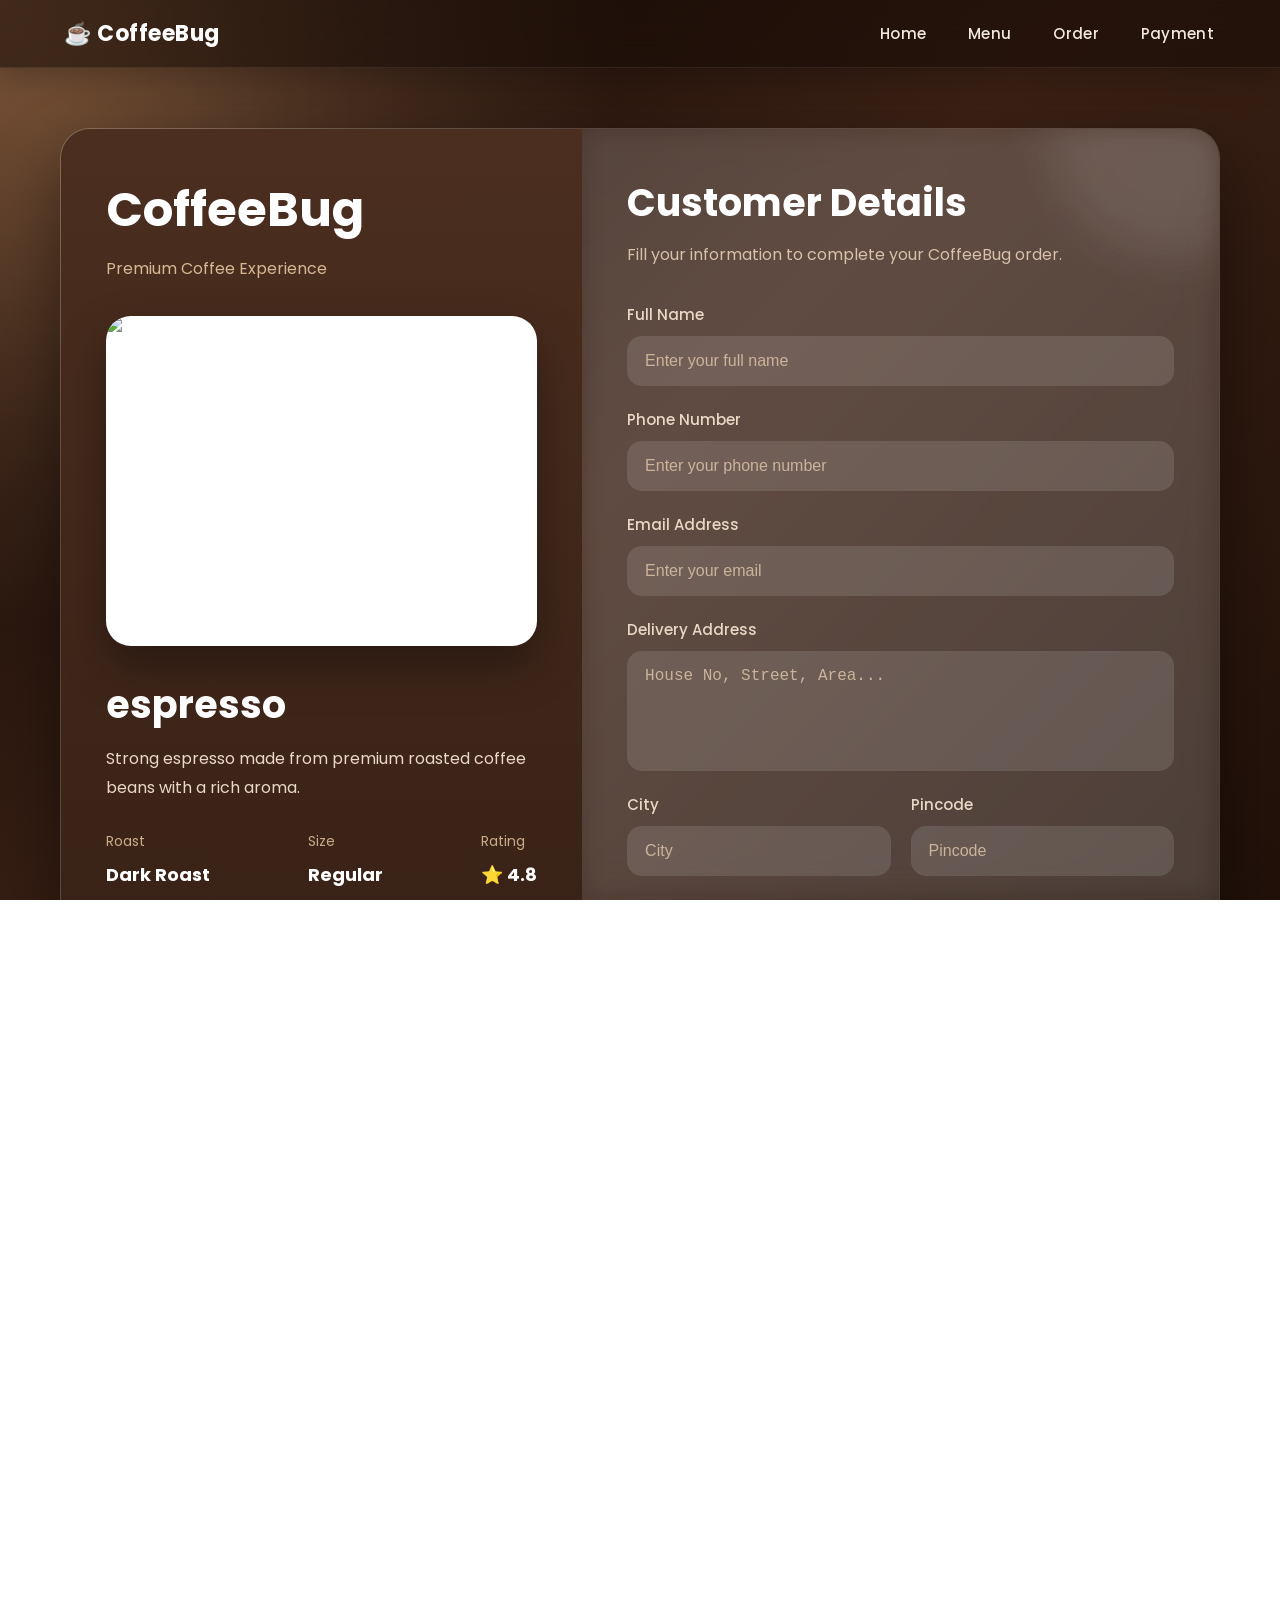
==== order.html @ 942ceca0 "Add files via upload" ====
<!DOCTYPE html>
<html lang="en">

<head>

    <meta charset="UTF-8">

    <meta name="viewport"
          content="width=device-width, initial-scale=1.0">

    <title>CoffeeBug | Checkout</title>

    <link rel="stylesheet" href="style.css">

    <link href="https://fonts.googleapis.com/css2?family=Poppins:wght@300;400;500;600;700&display=swap"
          rel="stylesheet">

</head>

<body>
<header class="site-nav">
    <div class="nav-inner">
        <a href="index.html" class="nav-logo">☕ CoffeeBug</a>

        <nav class="nav-links" id="navLinks">
            <a href="index.html" data-page="index.html">Home</a>
            <a href="menu.html" data-page="menu.html">Menu</a>
            <a href="order.html" data-page="order.html">Order</a>
            <a href="payment.html" data-page="payment.html">Payment</a>
        </nav>

        <button class="nav-toggle" id="navToggle" aria-label="Toggle menu">☰</button>
    </div>
</header>
<!-- ===========================
        ORDER PAGE
=========================== -->

<section class="order-page">


    <!-- Background Decoration -->

    <div class="bg-circle bg1"></div>

    <div class="bg-circle bg2"></div>


    <!-- Main Card -->

    <div class="order-card">


        <!-- LEFT SIDE -->

        <div class="product-section">

            <h1 class="heading">

                CoffeeBug

            </h1>

            <p class="tagline">

                Premium Coffee Experience

            </p>


            <!-- Product Image -->

            <div class="product-image">

                <img id="coffeeImage"
                     src="images/espresso.jpg"
                     alt="Coffee">

            </div>


            <!-- Product Name -->

            <h2 id="coffeeName">

                Espresso

            </h2>


            <!-- Description -->

            <p id="coffeeDescription">

                Strong espresso with rich aroma and
                premium roasted coffee beans.

            </p>


            <!-- Information -->

            <div class="product-info">

                <div>

                    <span>Roast</span>

                    <h4 id="coffeeRoast">

                        Dark Roast

                    </h4>

                </div>


                <div>

                    <span>Size</span>

                    <h4 id="coffeeSize">

                        Regular

                    </h4>

                </div>


                <div>

                    <span>Rating</span>

                    <h4 id="coffeeRating">

                        ⭐ 4.8

                    </h4>

                </div>

            </div>


            <!-- Price -->

            <div class="price-box">

                ₹

                <span id="coffeePrice">

                    299

                </span>

            </div>


            <!-- Quantity -->
            <div class="quantity-box">
                 <button type="button" id="minusBtn">−</button>

                    <span id="quantity">1</span>

                <button type="button" id="plusBtn">+</button>
            </div>

            <!-- Total -->

            <div class="total-price">

                Total :

                ₹

                <span id="totalPrice">

                    299

                </span>

            </div>

        </div>



        <!-- RIGHT SIDE -->

        <div class="customer-section">

            <h2>

                Customer Details

            </h2>

            <p>

                Fill your information to complete
                your CoffeeBug order.
            </p>

                        <!-- ==========================
                    Customer Form
            ========================== -->

            <form id="orderForm">

                <div class="input-box">

                    <label>Full Name</label>

                    <input type="text"
                           id="customerName"
                           placeholder="Enter your full name"
                           required>

                </div>



                <div class="input-box">

                    <label>Phone Number</label>

                    <input type="tel"
                           id="customerPhone"
                           placeholder="Enter your phone number"
                           required>

                </div>



                <div class="input-box">

                    <label>Email Address</label>

                    <input type="email"
                           id="customerEmail"
                           placeholder="Enter your email">

                </div>



                <div class="input-box">

                    <label>Delivery Address</label>

                    <textarea id="customerAddress"
                              rows="4"
                              placeholder="House No, Street, Area..."
                              required></textarea>

                </div>



                <div class="double-input">

                    <div class="input-box">

                        <label>City</label>

                        <input type="text"
                               id="customerCity"
                               placeholder="City">

                    </div>


                    <div class="input-box">

                        <label>Pincode</label>

                        <input type="text"
                               id="customerPincode"
                               placeholder="Pincode">

                    </div>

                </div>



                <div class="input-box">

                    <label>Special Instructions</label>

                    <textarea id="customerNote"
                              rows="3"
                              placeholder="Extra sugar, less ice, etc."></textarea>

                </div>



                <!-- Order Summary -->

                <div class="order-summary">

                    <h3>Order Summary</h3>

                    <div class="summary-row">

                        <span>Coffee</span>

                        <span id="summaryCoffee">
                            Espresso
                        </span>

                    </div>

                    <div class="summary-row">

                        <span>Quantity</span>

                        <span id="summaryQuantity">
                            1
                        </span>

                    </div>

                    <div class="summary-row">

                        <span>Total</span>

                        <span>

                            ₹

                            <span id="summaryTotal">
                                299
                            </span>

                        </span>

                    </div>

                </div>



                <!-- Place Order -->
                <button type="submit" class="place-order-btn">Place Order</button>



                <!-- Secure Payment -->

                <div class="payment-note">

                    🔒 Secure Checkout

                    <br>

                    Your order details are protected.

                </div>

            </form>

        </div>

    </div>

</section>


<script>
    /* ==========================================
        CoffeeBug Unified Navbar
========================================== */

const navToggle = document.getElementById("navToggle");
const navLinks = document.getElementById("navLinks");

/* Hamburger toggle */
navToggle.addEventListener("click", function () {
    navLinks.classList.toggle("active");
    navToggle.classList.toggle("open");
});

/* Close menu when a link is clicked (mobile) */
navLinks.querySelectorAll("a").forEach(function (link) {
    link.addEventListener("click", function () {
        navLinks.classList.remove("active");
        navToggle.classList.remove("open");
    });
});

/* Close menu when clicking outside navbar */
document.addEventListener("click", function (e) {
    const isClickInsideNav = e.target.closest(".site-nav");
    if (!isClickInsideNav && navLinks.classList.contains("active")) {
        navLinks.classList.remove("active");
        navToggle.classList.remove("open");
    }
});

/* Highlight current page in nav */
const currentPage = window.location.pathname.split("/").pop() || "index.html";

navLinks.querySelectorAll("a").forEach(function (link) {
    if (link.dataset.page === currentPage) {
        link.classList.add("active");
    }
});
</script>
<script>
/* ==========================================
        CoffeeBug Order Page
========================================== */

/* ---------- Product Database ---------- */

const coffeeProducts = {

    espresso: {
        name: "espresso",
        image: "images/expresso.jpg",
        description: "Strong espresso made from premium roasted coffee beans with a rich aroma.",
        roast: "Dark Roast",
        size: "Regular",
        rating: "⭐ 4.8",
        price: 299
    },

    cappuccino: {
        name: "Cappuccino",
        image: "images/chapattachno.jpg",
        description: "Smooth cappuccino topped with creamy milk foam and chocolate dust.",
        roast: "Medium Roast",
        size: "Large",
        rating: "⭐ 5.0",
        price: 349
    },

    latte: {
        name: "Latte",
        image: "images/Virtuoso Latte.jpg",
        description: "Silky steamed milk blended with rich espresso for a smooth taste.",
        roast: "Light Roast",
        size: "Large",
        rating: "⭐ 4.7",
        price: 329
    },

    mocha: {
        name: "Mocha",
        image: "images/machaaa.jpg",
        description: "Chocolate mixed with espresso and steamed milk for a premium flavour.",
        roast: "Dark Roast",
        size: "Medium",
        rating: "⭐ 4.9",
        price: 379
    },

    coldcoffee: {
        name: "Cold Coffee",
        image: "images/cold-coffie.jpg",
        description: "Refreshing chilled coffee served with creamy texture and ice.",
        roast: "Medium Roast",
        size: "Large",
        rating: "⭐ 4.6",
        price: 279
    }

};

/* ---------- Read Coffee Name From URL ---------- */

const params = new URLSearchParams(window.location.search);
const coffeeKey = params.get("coffee") || "espresso";

/* ---------- Selected Product (falls back to espresso if the key is unknown) ---------- */

const product = coffeeProducts[coffeeKey] || coffeeProducts.espresso;
const basePrice = product.price;

/* ---------- Product Elements ---------- */

const coffeeImageEl = document.getElementById("coffeeImage");
const coffeeNameEl = document.getElementById("coffeeName");
const coffeeDescriptionEl = document.getElementById("coffeeDescription");
const coffeeRoastEl = document.getElementById("coffeeRoast");
const coffeeSizeEl = document.getElementById("coffeeSize");
const coffeeRatingEl = document.getElementById("coffeeRating");
const coffeePriceEl = document.getElementById("coffeePrice");

const summaryCoffee = document.getElementById("summaryCoffee");
const summaryQuantity = document.getElementById("summaryQuantity");
const summaryTotal = document.getElementById("summaryTotal");

/* ---------- Auto Fill Coffee Details ---------- */

coffeeImageEl.src = product.image;
coffeeNameEl.textContent = product.name;
coffeeDescriptionEl.textContent = product.description;
coffeeRoastEl.textContent = product.roast;
coffeeSizeEl.textContent = product.size;
coffeeRatingEl.textContent = product.rating;
coffeePriceEl.textContent = product.price;
summaryCoffee.textContent = product.name;

/* ==========================================
   QUANTITY + TOTAL SYSTEM
========================================== */

let quantity = 1;

const minusBtn = document.getElementById("minusBtn");
const plusBtn = document.getElementById("plusBtn");
const quantityDisplay = document.getElementById("quantity");
const totalPriceEl = document.getElementById("totalPrice");

function updateQuantity() {

    quantityDisplay.textContent = quantity;

    const total = basePrice * quantity;

    totalPriceEl.textContent = total;
    summaryQuantity.textContent = quantity;
    summaryTotal.textContent = total;

}

plusBtn.addEventListener("click", function () {
    quantity = quantity + 1;
    updateQuantity();
});

minusBtn.addEventListener("click", function () {
    if (quantity > 1) {
        quantity = quantity - 1;
        updateQuantity();
    }
});

/* First load */
updateQuantity();

/* ---------- Customer Form ---------- */

const orderForm = document.getElementById("orderForm");

orderForm.addEventListener("submit", function (e) {

    e.preventDefault();

    const total = basePrice * quantity;

    const orderData = {

        coffee: product.name,
        image: product.image,
        price: basePrice,
        quantity: quantity,
        total: total,

        customerName: document.getElementById("customerName").value,
        customerPhone: document.getElementById("customerPhone").value,
        customerEmail: document.getElementById("customerEmail").value,
        customerAddress: document.getElementById("customerAddress").value,
        customerCity: document.getElementById("customerCity").value,
        customerPincode: document.getElementById("customerPincode").value,
        customerNote: document.getElementById("customerNote").value

    };

    /* Save order for the payment page to read */

    localStorage.setItem("coffeebugOrder", JSON.stringify(orderData));

    /* Redirect to payment */

    window.location.href = "payment.html";

});
</script>

</body>

</html>
---- style.css ----
*{
    margin: 0;
    padding: 0;
    box-sizing: border-box;
}

html, body{
    width: 100%;
    height: 100%;
    overflow-x: hidden;
    font-family: 'Poppins', sans-serif;
}

/* ==========================================
        PROFESSIONAL NAVBAR
========================================== */

.site-nav{

    position:sticky;

    top:0;

    left:0;

    width:100%;

    z-index:999;

    background:rgba(20,10,5,.55);

    backdrop-filter:blur(16px);

    -webkit-backdrop-filter:blur(16px);

    border-bottom:1px solid rgba(255,255,255,.08);

    box-shadow:0 8px 30px rgba(0,0,0,.25);

}

.nav-inner{

    max-width:1300px;

    margin:0 auto;

    display:flex;

    align-items:center;

    justify-content:space-between;

    padding:16px 5%;

}


/* ---------- Date/Time ---------- */

.nav-datetime{

    color:#c9a989;

    font-size:12.5px;

    font-weight:500;

    letter-spacing:.4px;

    white-space:nowrap;

    padding:6px 14px;

    border:1px solid rgba(255,255,255,.1);

    border-radius:30px;

    background:rgba(255,255,255,.04);

}


/* ---------- Logo ---------- */

.nav-logo{

    font-size:22px;

    font-weight:700;

    color:#fff;

    text-decoration:none;

    letter-spacing:.5px;

    display:flex;

    align-items:center;

    gap:6px;

    transition:.3s;

}

.nav-logo:hover{

    color:#ffcb87;

    transform:scale(1.03);

}


/* ---------- Nav Links ---------- */

.nav-links{

    display:flex;

    align-items:center;

    gap:38px;

}

.nav-links a{

    position:relative;

    color:#f1e8df;

    text-decoration:none;

    font-size:15px;

    font-weight:500;

    letter-spacing:.3px;

    padding:6px 2px;

    transition:.3s;

}

.nav-links a::after{

    content:"";

    position:absolute;

    left:0;

    bottom:0;

    width:0%;

    height:2px;

    background:linear-gradient(90deg,#c49a6c,#ffcb87);

    transition:.35s ease;

    border-radius:5px;

}

.nav-links a:hover{

    color:#ffcb87;

}

.nav-links a:hover::after{

    width:100%;

}


/* ---------- Mobile Toggle ---------- */

.nav-toggle{

    display:none;

    background:rgba(255,255,255,.06);

    border:1px solid rgba(255,255,255,.12);

    color:#fff;

    font-size:20px;

    width:42px;

    height:42px;

    border-radius:10px;

    cursor:pointer;

    transition:.3s;

}

.nav-toggle:hover{

    background:#c49a6c;

    color:#2d1b13;

}


/* ---------- Responsive ---------- */

@media(max-width:768px){

    .nav-datetime{

        display:none;

    }

    .nav-toggle{

        display:block;

    }

    .nav-links{

        position:absolute;

        top:100%;

        left:0;

        width:100%;

        flex-direction:column;

        align-items:flex-start;

        gap:0;

        background:rgba(20,10,5,.96);

        backdrop-filter:blur(16px);

        max-height:0;

        overflow:hidden;

        transition:.4s ease;

        border-bottom:1px solid rgba(255,255,255,.08);

    }

    .nav-links.active{

        max-height:300px;

    }

    .nav-links a{

        width:100%;

        padding:16px 5%;

        border-bottom:1px solid rgba(255,255,255,.06);

    }

    .nav-links a::after{

        display:none;

    }
}

@media(max-width:480px){

    .nav-logo{

        font-size:19px;

    }

    .nav-inner{

        padding:14px 4%;

    }
}
/* ==========================
        Hero Section
========================== */

.hero-section{

    min-height:100vh;

    position:relative;

    display:flex;

    align-items:center;

    justify-content:center;

    padding:0 6%;

    overflow:hidden;

    text-align:center;

}


/* Background Image */

.hero-section .bg-image{

    position:absolute;

    inset:0;

    background:url("images/img1.jpg") center/cover no-repeat;

    background-attachment:fixed;

    z-index:0;

}


/* Dark Overlay */

.hero-section .bg-image::after{

    content:"";

    position:absolute;

    inset:0;

    background:rgba(0,0,0,0.35);

}



/* Text Content */

.hero-content{

    position:relative;

    z-index:5;

    max-width:600px;

    width:100%;

    margin:0 auto;

    display:flex;

    flex-direction:column;

    align-items:center;

}


/* Text Reveal Box */

.reveal{

    position:relative;

    overflow:hidden;

    display:table;

    margin:0 auto 12px auto;

}


.reveal h2,
.reveal p{

    margin-top:10%;

    color:white;

    transform:translateY(100%);

}


/* Heading */

.title{

    font-size:clamp(18px, 3.2vw, 34px);

    line-height:1.3;

    word-wrap:break-word;

    font-weight:600;

}


/* Paragraph */

.subtitle{

    font-size:clamp(12px, 1.6vw, 15px);

    line-height:1.6;

    color:#f1e8df;

}



/* Brown Reveal Box */

.reveal::before{

    content:"";

    position:absolute;

    background:#4b2e1f;

    width:100%;

    height:100%;

    left:-100%;

    top:0;

    z-index:2;

}



/* ==========================
Animated Transparent Columns
========================== */


.hero-section::before,
.hero-section::after{

    content:"";

    position:absolute;

    top:0;

    width:50%;

    height:100%;

    background:rgba(75,46,31,0.35);

    backdrop-filter:blur(2px);

    z-index:2;

    opacity:0;

}



/* Left Column */

.hero-section::before{

    left:0;

    transform-origin:left;

    transform:rotateY(90deg);

    animation:leftColumn 1.2s ease forwards;

    animation-delay:1s;

}



/* Right Column */

.hero-section::after{

    right:0;

    transform-origin:right;

    transform:rotateY(-90deg);

    animation:rightColumn 1.2s ease forwards;

    animation-delay:1s;

}



@keyframes leftColumn{

    0%{

        opacity:0;

        transform:rotateY(90deg);

    }


    100%{

        opacity:1;

        transform:rotateY(0deg);

    }

}



@keyframes rightColumn{

    0%{

        opacity:0;

        transform:rotateY(-90deg);

    }


    100%{

        opacity:1;

        transform:rotateY(0deg);

    }

}


/* ==========================
   Animated Button — always bottom center
========================== */

/* ==========================
   Animated Button — below text, normal flow
========================== */


.coffee-btn{

    position:relative;

    margin-top:25px;

    padding:14px 34px;

    border:none;

    border-radius:40px;

    background:#6f4e37;

    color:white;

    font-size:15px;

    font-weight:600;

    letter-spacing:1px;

    cursor:pointer;

    box-shadow:
    0 10px 30px rgba(0,0,0,.4);

    z-index:6;

    opacity:0;

    transform:translateY(40px) scale(.8);

    animation:
    buttonFlip 1s ease forwards;

    animation-delay:1.5s;

}



/* Hover Effect */

.coffee-btn:hover{

    transform:scale(1.05);

    background:#c49a6c;

}



/* Rise Animation */


@keyframes buttonFlip{


    0%{

        opacity:0;

        transform:translateY(40px) scale(.8);

    }


    100%{

        opacity:1;

        transform:translateY(0) scale(1);

    }

}
/* ==========================================
        HERO SECTION RESPONSIVE
========================================== */

@media(max-width:900px){

    .hero-section{

        padding:0 5%;

    }

    .hero-content{

        max-width:80%;

    }

}

@media(max-width:600px){

    .hero-section{

        padding:0 4%;

    }

    .title{

        font-size:clamp(16px, 4.5vw, 24px);

    }

    .subtitle{

        font-size:clamp(11px, 3vw, 13px);

    }

    .coffee-btn{

        padding:12px 26px;

        font-size:14px;

        bottom:5%;

    }

}

@media(max-width:380px){

    .title{

        font-size:15px;

    }

    .subtitle{

        font-size:11px;

    }

    .coffee-btn{

        padding:10px 22px;

        font-size:13px;

        bottom:4%;

    }

}


/* =========================================
        COFFEEBUG SECOND PAGE
========================================= */

.coffee-menu-page{

    min-height:100vh;

    background:
    radial-gradient(circle at top,
    #8b5e3c 0%,
    #5b351d 35%,
    #2b170d 70%,
    #120804 100%);

    padding:80px 60px;

    overflow:hidden;

    position:relative;

}


/* Decorative Background */

.coffee-menu-page::before{

    content:"";

    position:absolute;

    width:700px;

    height:700px;

    border-radius:50%;

    background:rgba(255,255,255,.03);

    top:-250px;

    right:-150px;

    filter:blur(10px);

}

.coffee-menu-page::after{

    content:"";

    position:absolute;

    width:500px;

    height:500px;

    border-radius:50%;

    background:rgba(196,154,108,.08);

    bottom:-180px;

    left:-120px;

    filter:blur(15px);

}


/* =========================================
                LOGO
========================================= */

.coffee-logo{

    text-align:center;

    margin-bottom:70px;

    position:relative;

    z-index:10;

}


.coffee-logo h1{

    color:#fff;

    font-size:70px;

    letter-spacing:4px;

    font-weight:700;

    text-shadow:
    0 5px 20px rgba(0,0,0,.4);

}


.coffee-logo p{

    color:#d9c2aa;

    margin-top:10px;

    font-size:20px;

    letter-spacing:2px;

}



/* Rabbit Ears */

.rabbit-ear{

    position:absolute;

    width:28px;

    height:80px;

    background:#000;

    border-radius:50px;

    top:-45px;

}

.left-ear{

    left:47%;

    transform:rotate(-18deg);

}

.right-ear{

    right:47%;

    transform:rotate(18deg);

}



/* =========================================
             CARD SECTION
========================================= */

.coffee-slider{

    display:flex;

    justify-content:center;

    align-items:center;

    gap:30px;

}


.coffee-cards{

    display:flex;

    gap:30px;

    justify-content:center;

    flex-wrap:wrap;

}



/* =========================================
             SINGLE CARD
========================================= */

.coffee-card-box{

    width:280px;

    height:400px;

    border-radius:25px;

    overflow:hidden;

    position:relative;

    background:#2d1b13;

    border:1px solid rgba(255,255,255,.08);

    box-shadow:

    0 25px 45px rgba(0,0,0,.45);

    transform:translateY(120px) scale(.8);

    opacity:0;

    animation:cardEntry 1s ease forwards;

}


/* Delay */

.coffee-card-box:nth-child(1){

    animation-delay:.2s;

}

.coffee-card-box:nth-child(2){

    animation-delay:.4s;

}

.coffee-card-box:nth-child(3){

    animation-delay:.6s;

}

.coffee-card-box:nth-child(4){

    animation-delay:.8s;

}

.coffee-card-box:nth-child(5){

    animation-delay:1s;

}



/* =========================================
             IMAGE
========================================= */

.coffee-img{

    position:absolute;

    inset:0;

    width:100%;

    height:100%;

    object-fit:cover;

    object-position:center;

    transition:.7s;

}



/* Overlay */

.card-overlay{

    position:absolute;

    inset:0;

    background:

    linear-gradient(

    rgba(0,0,0,.10),

    rgba(0,0,0,.55),

    rgba(0,0,0,.95)

    );

}



/* =========================================
             TEXT
========================================= */

.card-content{

    position:absolute;

    inset:0;

    display:flex;

    flex-direction:column;

    justify-content:flex-end;

    padding:20px;

    z-index:5;

    color:#fff;

}

.card-content h2{

    font-size:30px;

    margin-bottom:12px;

}


.coffee-detail{

    font-size:14px;

    line-height:1.5;

    color:#f1e8df;

    margin-bottom:12px;

    display:-webkit-box;

    -webkit-line-clamp:2;

    -webkit-box-orient:vertical;

    overflow:hidden;

}


.coffee-info{

    display:flex;

    flex-direction:column;

    gap:6px;

    font-size:14px;

    color:#ffe7c8;

}


.coffee-card-box h3{

    display:flex;

    align-items:center;

    margin:0 0 14px;

    color:#ffd58f;

    font-size:26px;

}



/* =========================================
             HOVER EFFECT
========================================= */

.coffee-card-box:hover{

    transform:

    translateY(-12px)

    scale(1.04);

    transition:.45s;

}


.coffee-card-box:hover .coffee-img{

    transform:

    scale(1.15);

}



/* =========================================
             CARD ANIMATION
========================================= */

@keyframes cardEntry{

    0%{

        opacity:0;

        transform:

        translateY(120px)

        scale(.75);

    }

    70%{

        opacity:1;

        transform:

        translateY(-12px)

        scale(1.03);

    }

    100%{

        opacity:1;

        transform:

        translateY(0)

        scale(1);

    }

}/* =========================================
        BUY BUTTON
========================================= */

.buy-btn{

    display:block;

    width:100%;

    margin-top:12px;

    padding:12px;

    border:none;

    border-radius:50px;

    background:linear-gradient(
        135deg,
        #c49a6c,
        #8b5e3c
    );

    color:#fff;

    font-size:15px;

    font-weight:600;

    letter-spacing:1px;

    text-align:center;

    text-decoration:none;

    cursor:pointer;

    transition:.4s;

    box-shadow:
    0 10px 25px rgba(0,0,0,.35);

}

.buy-btn:hover{

    transform:
    translateY(-5px)
    scale(1.05);

    background:linear-gradient(
        135deg,
        #ddb07d,
        #b57644
    );

    box-shadow:
    0 18px 35px rgba(0,0,0,.45);

}

.buy-btn:active{

    transform:scale(.97);

}



/* =========================================
            LEFT RIGHT BUTTONS
========================================= */

.slider-btn{

    width:60px;

    height:60px;

    border:none;

    border-radius:50%;

    background:rgba(255,255,255,.12);

    backdrop-filter:blur(12px);

    color:#fff;

    font-size:28px;

    cursor:pointer;

    transition:.4s;

    box-shadow:
    0 12px 25px rgba(0,0,0,.35);

}

.slider-btn:hover{

    background:#c49a6c;

    transform:
    scale(1.12)
    rotate(10deg);

}

.left-btn{

    animation:leftBtn 1s ease;

}

.right-btn{

    animation:rightBtn 1s ease;

}

@keyframes leftBtn{

    from{

        opacity:0;

        transform:
        translateX(-80px);

    }

    to{

        opacity:1;

        transform:
        translateX(0);

    }

}

@keyframes rightBtn{

    from{

        opacity:0;

        transform:
        translateX(80px);

    }

    to{

        opacity:1;

        transform:
        translateX(0);

    }

}



/* =========================================
        FLOATING GLOW EFFECT
========================================= */

.coffee-card-box::before{

    content:"";

    position:absolute;

    width:220px;

    height:220px;

    background:rgba(255,255,255,.08);

    border-radius:50%;

    top:-100px;

    right:-80px;

    filter:blur(15px);

    animation:glowMove 5s infinite alternate;

}

@keyframes glowMove{

    from{

        transform:
        translateY(-15px);

    }

    to{

        transform:
        translateY(20px);

    }

}



/* =========================================
      CARD SHADOW ANIMATION
========================================= */

.coffee-card-box:hover{

    box-shadow:

    0 30px 60px rgba(0,0,0,.55),

    0 0 40px rgba(196,154,108,.35);

}



/* =========================================
      LOGO FLOAT
========================================= */

.coffee-logo{

    animation:logoFloat 5s ease-in-out infinite;

}

@keyframes logoFloat{

    0%,100%{

        transform:translateY(0);

    }

    50%{

        transform:translateY(-10px);

    }

}



/* =========================================
        FADE IN PAGE
========================================= */

.coffee-menu-page{

    animation:pageFade 1.4s ease;

}

@keyframes pageFade{

    from{

        opacity:0;

    }

    to{

        opacity:1;

    }

}



/* =========================================
        PREMIUM SCROLLBAR
========================================= */

::-webkit-scrollbar{

    width:10px;

}

::-webkit-scrollbar-track{

    background:#1a0f09;

}

::-webkit-scrollbar-thumb{

    background:#8b5e3c;

    border-radius:50px;

}

::-webkit-scrollbar-thumb:hover{

    background:#c49a6c;

}

/* ==========================================
            CoffeeBug Checkout
              ORDER.CSS
              PART - 1
==========================================*/

*{
    margin:0;
    padding:0;
    box-sizing:border-box;
}

body{

    font-family:'Poppins',sans-serif;

    background:
    linear-gradient(
        135deg,
        #1b1009,
        #3b2417,
        #6f4e37,
        #2a1810
    );

    min-height:100vh;

    overflow-x:hidden;

    color:#fff;
}


/* Background Glow */

.bg-circle{

    position:absolute;

    border-radius:50%;

    filter:blur(120px);

    opacity:.25;

}

.bg1{

    width:350px;

    height:350px;

    background:#b57644;

    top:-120px;

    left:-120px;

}

.bg2{

    width:450px;

    height:450px;

    background:#6f4e37;

    right:-180px;

    bottom:-180px;

}



/* ==========================================
            ORDER PAGE
==========================================*/

.order-page{

    width:100%;

    min-height:100vh;

    display:flex;

    justify-content:center;

    align-items:center;

    padding:60px;

    position:relative;

}



/* Main Card */

.order-card{

    width:1400px;

    max-width:100%;

    background:rgba(255,255,255,.08);

    backdrop-filter:blur(18px);

    border:1px solid rgba(255,255,255,.12);

    border-radius:30px;

    overflow:hidden;

    display:flex;

    box-shadow:

    0 30px 70px rgba(0,0,0,.45);

    animation:cardAppear 1s ease;

}



/* ==========================================
        LEFT PRODUCT SECTION
==========================================*/

.product-section{

    width:45%;

    background:

    linear-gradient(

        180deg,

        #4b2e1f,

        #2a1810

    );

    padding:45px;

    position:relative;

}



/* Logo */

.heading{

    font-size:48px;

    font-weight:700;

    color:#fff;

    margin-bottom:10px;

}

.tagline{

    color:#d7b894;

    margin-bottom:35px;

}



/* ==========================================
            IMAGE
==========================================*/

.product-image{

    width:100%;

    height:330px;

    border-radius:25px;

    overflow:hidden;

    background:#fff;

    margin-bottom:30px;

    box-shadow:

    0 20px 45px rgba(0,0,0,.35);

}



.product-image img{

    width:100%;

    height:100%;

    object-fit:cover;

    transition:.6s;

}



.product-image:hover img{

    transform:scale(1.08);

}



/* Product Name */

#coffeeName{

    font-size:38px;

    margin-bottom:12px;

}



/* Description */

#coffeeDescription{

    line-height:1.8;

    color:#e9d8c5;

    margin-bottom:25px;

}



/* Product Info */

.product-info{

    display:flex;

    justify-content:space-between;

    margin-bottom:30px;

}



.product-info span{

    color:#c8ab88;

    font-size:14px;

}



.product-info h4{

    margin-top:8px;

    font-size:18px;

}



/* ==========================================
            PRICE
==========================================*/

.price-box{

    font-size:40px;

    font-weight:700;

    color:#ffcb87;

    margin-bottom:30px;

}



/* ==========================================
            QUANTITY
==========================================*/

.quantity-box{

    display:flex;

    align-items:center;

    gap:18px;

    margin-bottom:30px;

}



.quantity-box button{

    width:55px;

    height:55px;

    border:none;

    border-radius:50%;

    background:#8b5e3c;

    color:#fff;

    font-size:28px;

    cursor:pointer;

    transition:.3s;

}



.quantity-box button:hover{

    background:#c49a6c;

    transform:scale(1.08);

}



#quantity{

    width:80px;

    height:55px;

    text-align:center;

    border:none;

    border-radius:12px;

    background:#fff;

    color:#222;

    font-size:22px;

    font-weight:600;

}



/* ==========================================
            TOTAL
==========================================*/

.total-price{

    font-size:28px;

    font-weight:600;

    color:#ffe3b0;

}



/* ==========================================
        CARD ENTRY ANIMATION
==========================================*/

@keyframes cardAppear{

    from{

        opacity:0;

        transform:

        translateY(60px)

        scale(.9);

    }

    to{

        opacity:1;

        transform:

        translateY(0)

        scale(1);

    }

}

/* ==========================================
        RIGHT CUSTOMER SECTION
==========================================*/

.customer-section{

    width:55%;

    padding:45px;

    background:rgba(255,255,255,.05);

    backdrop-filter:blur(12px);

    position:relative;

}

.customer-section h2{

    font-size:38px;

    margin-bottom:10px;

    color:#ffffff;

}

.customer-section p{

    color:#d8c1ab;

    margin-bottom:35px;

    line-height:1.7;

}



/* ==========================================
            FORM
==========================================*/

#orderForm{

    display:flex;

    flex-direction:column;

    gap:22px;

}



/* Input Box */

.input-box{

    display:flex;

    flex-direction:column;

}

.input-box label{

    color:#e9d8c5;

    margin-bottom:10px;

    font-size:15px;

    font-weight:500;

}



/* Inputs */

.input-box input,

.input-box textarea{

    width:100%;

    padding:16px 18px;

    border:none;

    border-radius:15px;

    background:rgba(255,255,255,.12);

    color:#fff;

    font-size:16px;

    outline:none;

    transition:.35s;

}



/* Placeholder */

.input-box input::placeholder,

.input-box textarea::placeholder{

    color:#ccb39c;

}



/* Focus */

.input-box input:focus,

.input-box textarea:focus{

    background:rgba(255,255,255,.18);

    box-shadow:

    0 0 0 2px #c49a6c,

    0 12px 25px rgba(0,0,0,.18);

}



/* Double Input */

.double-input{

    display:flex;

    gap:20px;

}

.double-input .input-box{

    flex:1;

}



/* Textarea */

textarea{

    resize:none;

    min-height:120px;

}



/* ==========================================
        ORDER SUMMARY
==========================================*/

.order-summary{

    margin-top:15px;

    background:rgba(255,255,255,.08);

    border:1px solid rgba(255,255,255,.08);

    border-radius:20px;

    padding:25px;

}

.order-summary h3{

    margin-bottom:20px;

    color:#ffd69b;

    font-size:22px;

}

.summary-row{

    display:flex;

    justify-content:space-between;

    margin-bottom:15px;

    font-size:17px;

    color:#f8ede2;

}

.summary-row:last-child{

    margin-top:20px;

    padding-top:18px;

    border-top:1px solid rgba(255,255,255,.15);

    font-size:22px;

    font-weight:700;

    color:#ffcb87;

}



/* ==========================================
        PLACE ORDER BUTTON
==========================================*/

.place-order-btn{

    width:100%;

    margin-top:18px;

    padding:18px;

    border:none;

    border-radius:60px;

    background:linear-gradient(
        135deg,
        #c49a6c,
        #8b5e3c
    );

    color:#fff;

    font-size:18px;

    font-weight:600;

    cursor:pointer;

    letter-spacing:1px;

    transition:.4s;

    box-shadow:

    0 15px 35px rgba(0,0,0,.35);

}

.place-order-btn:hover{

    transform:

    translateY(-5px)

    scale(1.03);

    background:linear-gradient(
        135deg,
        #ddb07d,
        #b57644
    );

    box-shadow:

    0 20px 40px rgba(0,0,0,.45);

}

.place-order-btn:active{

    transform:scale(.98);

}



/* ==========================================
        PAYMENT NOTE
==========================================*/

.payment-note{

    margin-top:20px;

    text-align:center;

    color:#d8c1ab;

    font-size:14px;

    line-height:1.8;

}



/* ==========================================
        FADE UP ANIMATION
==========================================*/

.customer-section{

    animation:fadeUp .9s ease;

}

@keyframes fadeUp{

    from{

        opacity:0;

        transform:translateY(40px);

    }

    to{

        opacity:1;

        transform:translateY(0);

    }

}
/* ==========================================
        FLOATING GLOW EFFECTS
==========================================*/

.order-card::before{

    content:"";

    position:absolute;

    width:250px;

    height:250px;

    background:rgba(255,255,255,.06);

    border-radius:50%;

    top:-120px;

    right:-80px;

    filter:blur(30px);

    animation:glowFloat 6s ease-in-out infinite;

}

.order-card::after{

    content:"";

    position:absolute;

    width:180px;

    height:180px;

    background:rgba(196,154,108,.15);

    border-radius:50%;

    bottom:-70px;

    left:-70px;

    filter:blur(25px);

    animation:glowFloat2 7s ease-in-out infinite;

}

@keyframes glowFloat{

    0%,100%{

        transform:translateY(0);

    }

    50%{

        transform:translateY(-25px);

    }

}

@keyframes glowFloat2{

    0%,100%{

        transform:translateY(0);

    }

    50%{

        transform:translateY(25px);

    }

}



/* ==========================================
        IMAGE SHINE EFFECT
==========================================*/

.product-image{

    position:relative;

}

.product-image::before{

    content:"";

    position:absolute;

    top:0;

    left:-120%;

    width:50%;

    height:100%;

    background:linear-gradient(

        90deg,

        transparent,

        rgba(255,255,255,.45),

        transparent

    );

    transform:skewX(-25deg);

    animation:imageShine 5s infinite;

}

@keyframes imageShine{

    0%{

        left:-120%;

    }

    100%{

        left:170%;

    }

}



/* ==========================================
        BUTTON GLOW
==========================================*/

.place-order-btn{

    position:relative;

    overflow:hidden;

}

.place-order-btn::before{

    content:"";

    position:absolute;

    width:0;

    height:100%;

    left:0;

    top:0;

    background:rgba(255,255,255,.18);

    transition:.5s;

}

.place-order-btn:hover::before{

    width:100%;

}



/* ==========================================
        CUSTOM SCROLLBAR
==========================================*/

::-webkit-scrollbar{

    width:10px;

}

::-webkit-scrollbar-track{

    background:#24140d;

}

::-webkit-scrollbar-thumb{

    background:#8b5e3c;

    border-radius:30px;

}

::-webkit-scrollbar-thumb:hover{

    background:#c49a6c;

}



/* ==========================================
        RESPONSIVE
==========================================*/

@media(max-width:1100px){

    .order-card{

        flex-direction:column;

    }

    .product-section,

    .customer-section{

        width:100%;

    }

}

@media(max-width:768px){

    .order-page{

        padding:20px;

    }

    .product-section,

    .customer-section{

        padding:25px;

    }

    .heading{

        font-size:36px;

    }

    #coffeeName{

        font-size:28px;

    }

    .price-box{

        font-size:32px;

    }

    .product-info{

        flex-direction:column;

        gap:15px;

    }

    .double-input{

        flex-direction:column;

    }

}

@media(max-width:480px){

    .product-image{

        height:240px;

    }

    .heading{

        font-size:30px;

    }

    .customer-section h2{

        font-size:28px;

    }

    .place-order-btn{

        font-size:16px;

        padding:15px;

    }

}
/*-----        PAGE LOAD ANIMATION------*/
@keyframes pageFade{

    from{

        opacity:0;

    }

    to{

        opacity:1;

    }

}

/* CoffeeBug Payment Page    PAYMENT.CSS — PART 1 */

*{
    margin:0;
    padding:0;
    box-sizing:border-box;
}

body{

    font-family:'Poppins',sans-serif;

    min-height:100vh;

    background:
    radial-gradient(
        circle at top left,
        #6f4e37,
        transparent 40%
    ),
    linear-gradient(
        135deg,
        #160b06,
        #3b2115,
        #211109
    );

    color:white;

    overflow-x:hidden;
}


/*   PAYMENT PAGw */

.payment-page{

    min-height:100vh;

    display:flex;

    align-items:center;

    justify-content:center;

    padding:60px 25px;

    position:relative;

    overflow:hidden;

}


/* ==========================================
            BACKGROUND GLOW
========================================== */

.payment-glow{

    position:absolute;

    border-radius:50%;

    filter:blur(100px);

    pointer-events:none;

}

.glow-one{

    width:350px;

    height:350px;

    background:#8b5e3c;

    top:-150px;

    left:-100px;

    opacity:.25;

}

.glow-two{

    width:400px;

    height:400px;

    background:#c49a6c;

    right:-180px;

    bottom:-180px;

    opacity:.18;

}


/* ==========================================
            MAIN CARD
========================================== */

.payment-card{

    width:1100px;

    max-width:100%;

    min-height:650px;

    display:grid;

    grid-template-columns:42% 58%;

    background:rgba(255,255,255,.08);

    border:1px solid rgba(255,255,255,.14);

    border-radius:30px;

    overflow:hidden;

    backdrop-filter:blur(20px);

    box-shadow:

    0 30px 80px rgba(0,0,0,.55);

    position:relative;

    z-index:2;

    animation:paymentAppear 1s ease;

}


/* ==========================================
            LEFT PRODUCT
========================================== */

.payment-product{

    padding:45px;

    background:
    linear-gradient(
        160deg,
        rgba(111,78,55,.85),
        rgba(42,24,16,.95)
    );

    display:flex;

    flex-direction:column;

    justify-content:center;

}


.payment-logo h1{

    font-size:38px;

    letter-spacing:1px;

}


.payment-logo p{

    color:#d8b894;

    font-size:14px;

    margin-top:3px;

    margin-bottom:30px;

}


/* ==========================================
            COFFEE IMAGE
========================================== */

.payment-coffee-image{

    width:100%;

    height:250px;

    border-radius:22px;

    overflow:hidden;

    background:white;

    box-shadow:

    0 20px 40px rgba(0,0,0,.4);

    margin-bottom:25px;

}


.payment-coffee-image img{

    width:100%;

    height:100%;

    object-fit:cover;

    transition:.6s;

}


.payment-coffee-image:hover img{

    transform:scale(1.07);

}


/* ==========================================
            COFFEE NAME
========================================== */

.payment-product h2{

    font-size:32px;

    margin-bottom:20px;

}


.customer-preview{

    margin-bottom:25px;

}


.customer-preview p{

    font-size:13px;

    color:#c9a989;

}


.customer-preview h3{

    font-size:18px;

    margin-top:5px;

}


/* ==========================================
            ORDER INFO
========================================== */

.payment-order-info{

    display:flex;

    justify-content:space-between;

    padding-top:20px;

    border-top:1px solid rgba(255,255,255,.15);

}


.payment-order-info div{

    display:flex;

    flex-direction:column;

    gap:5px;

}


.payment-order-info span{

    font-size:13px;

    color:#c9a989;

}


.payment-order-info strong{

    font-size:21px;

    color:#ffd29b;

}


/* ==========================================
        RIGHT PAYMENT SECTION
========================================== */

.payment-method-section{

    padding:50px;

    background:rgba(20,10,5,.35);

}


.payment-method-section > h2{

    font-size:36px;

}


.payment-subtitle{

    color:#cdb39d;

    margin-top:7px;

    margin-bottom:25px;

}


/* ==========================================
            DEMO WARNING
========================================== */

.demo-warning{

    display:flex;

    gap:14px;

    padding:16px;

    border-radius:16px;

    background:rgba(255,190,90,.08);

    border:1px solid rgba(255,190,90,.25);

    margin-bottom:25px;

}


.demo-warning strong{

    color:#ffd18c;

}


.demo-warning p{

    font-size:12px;

    color:#cdb9a5;

    margin-top:4px;

    line-height:1.6;

}


/* ==========================================
            PAYMENT METHODS
========================================== */

.payment-methods{

    display:grid;

    grid-template-columns:
    repeat(3,1fr);

    gap:12px;

    margin-bottom:25px;

}


.method-btn{

    padding:15px 10px;

    border:1px solid rgba(255,255,255,.12);

    border-radius:15px;

    background:rgba(255,255,255,.06);

    color:white;

    cursor:pointer;

    transition:.3s;

}


.method-btn span{

    display:block;

    margin-top:6px;

    font-size:13px;

}


.method-btn:hover{

    transform:translateY(-3px);

    background:rgba(255,255,255,.12);

}


.method-btn.active{

    background:#6f4e37;

    border-color:#c49a6c;

    box-shadow:

    0 8px 25px rgba(0,0,0,.25);

}
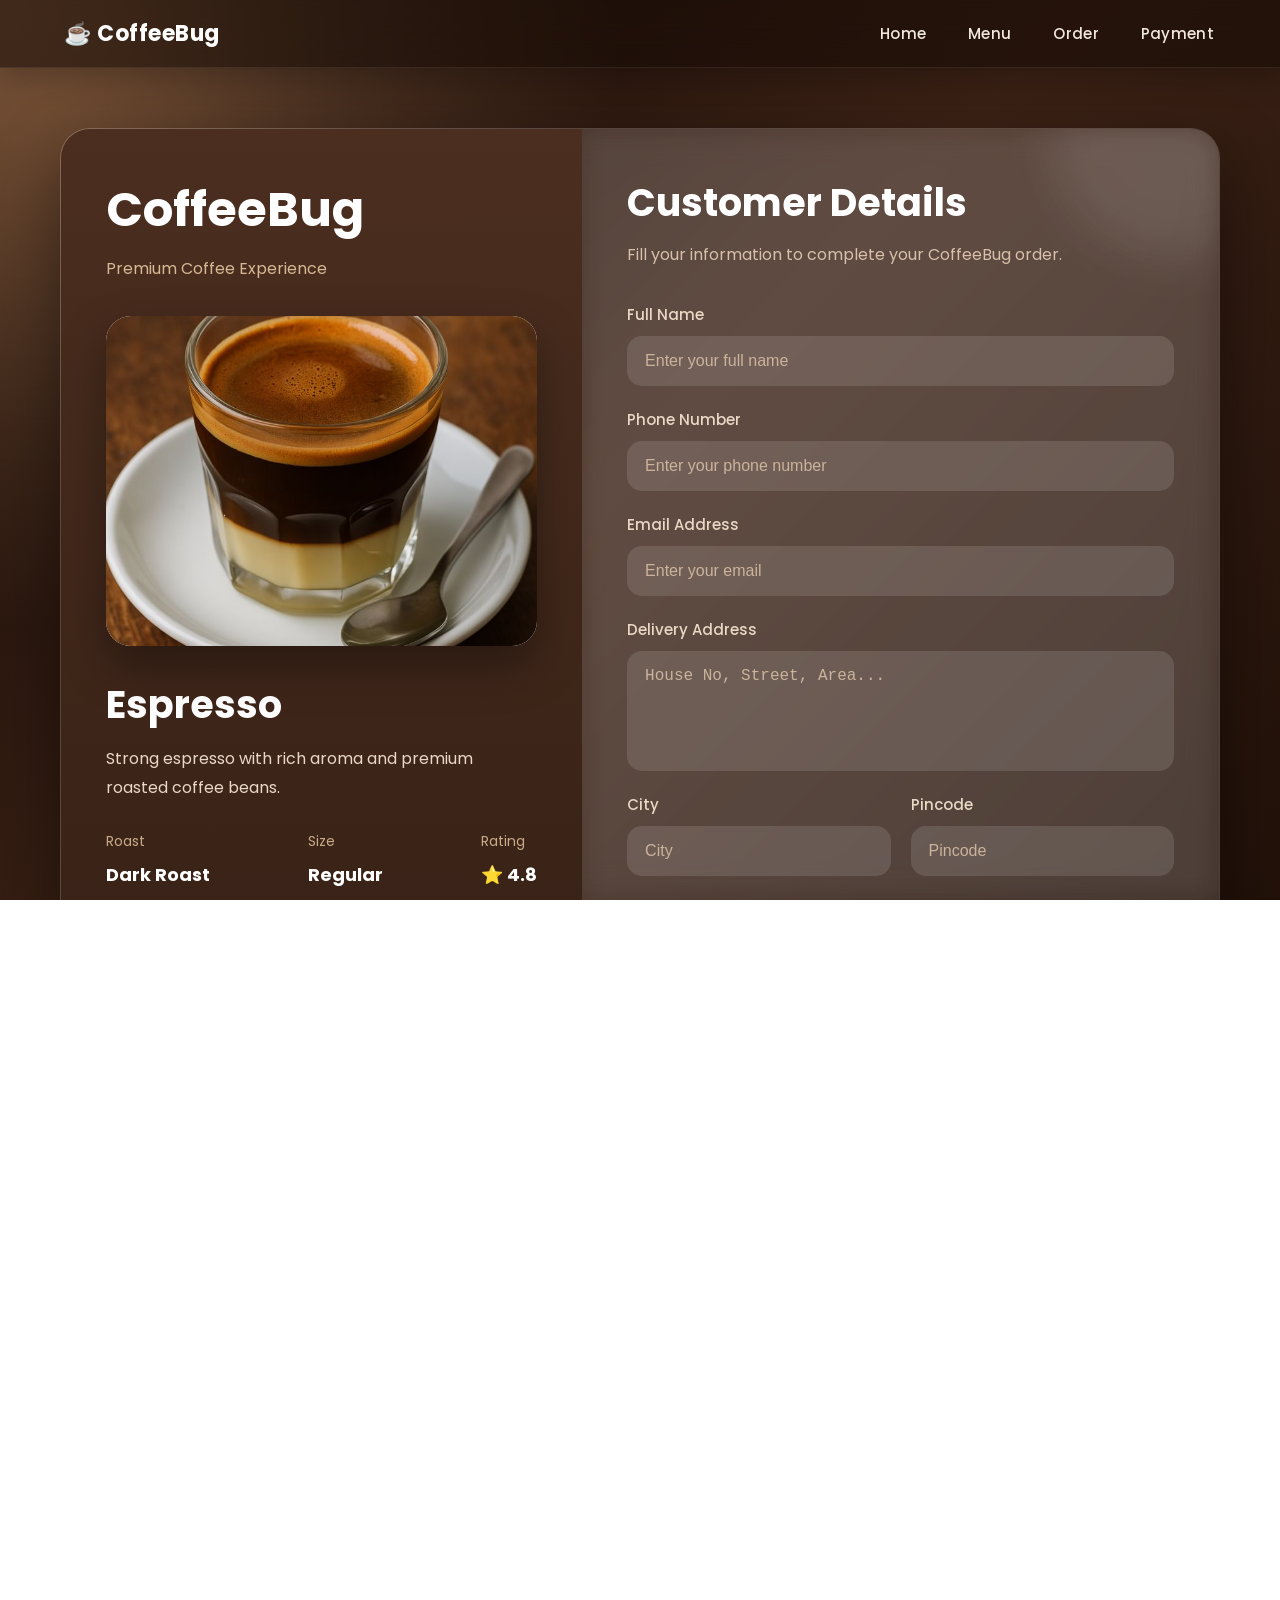
==== commit 2b2a6c03: "img name change" ====
--- a/order.html
+++ b/order.html
@@ -73,7 +73,7 @@
             <div class="product-image">
 
                 <img id="coffeeImage"
-                     src="images/espresso.jpg"
+                     src="img3.jpg"
                      alt="Coffee">
 
             </div>
@@ -422,7 +422,7 @@
 
     espresso: {
         name: "espresso",
-        image: "images/expresso.jpg",
+        image: "img3.jpg
         description: "Strong espresso made from premium roasted coffee beans with a rich aroma.",
         roast: "Dark Roast",
         size: "Regular",
@@ -432,7 +432,7 @@
 
     cappuccino: {
         name: "Cappuccino",
-        image: "images/chapattachno.jpg",
+        image: "img5.jpg",
         description: "Smooth cappuccino topped with creamy milk foam and chocolate dust.",
         roast: "Medium Roast",
         size: "Large",
@@ -442,7 +442,7 @@
 
     latte: {
         name: "Latte",
-        image: "images/Virtuoso Latte.jpg",
+        image: "img2.jpg",
         description: "Silky steamed milk blended with rich espresso for a smooth taste.",
         roast: "Light Roast",
         size: "Large",
@@ -452,7 +452,7 @@
 
     mocha: {
         name: "Mocha",
-        image: "images/machaaa.jpg",
+        image: "img6.jpg",
         description: "Chocolate mixed with espresso and steamed milk for a premium flavour.",
         roast: "Dark Roast",
         size: "Medium",
@@ -462,7 +462,7 @@
 
     coldcoffee: {
         name: "Cold Coffee",
-        image: "images/cold-coffie.jpg",
+        image: "img4.jpg",
         description: "Refreshing chilled coffee served with creamy texture and ice.",
         roast: "Medium Roast",
         size: "Large",
--- a/style.css
+++ b/style.css
@@ -332,7 +332,7 @@
 
     inset:0;
 
-    background:url("images/img1.jpg") center/cover no-repeat;
+    background:url("img1.jpg") center/cover no-repeat;
 
     background-attachment:fixed;
 
@@ -3082,4 +3082,4 @@
 
     0 8px 25px rgba(0,0,0,.25);
 
-}+}
